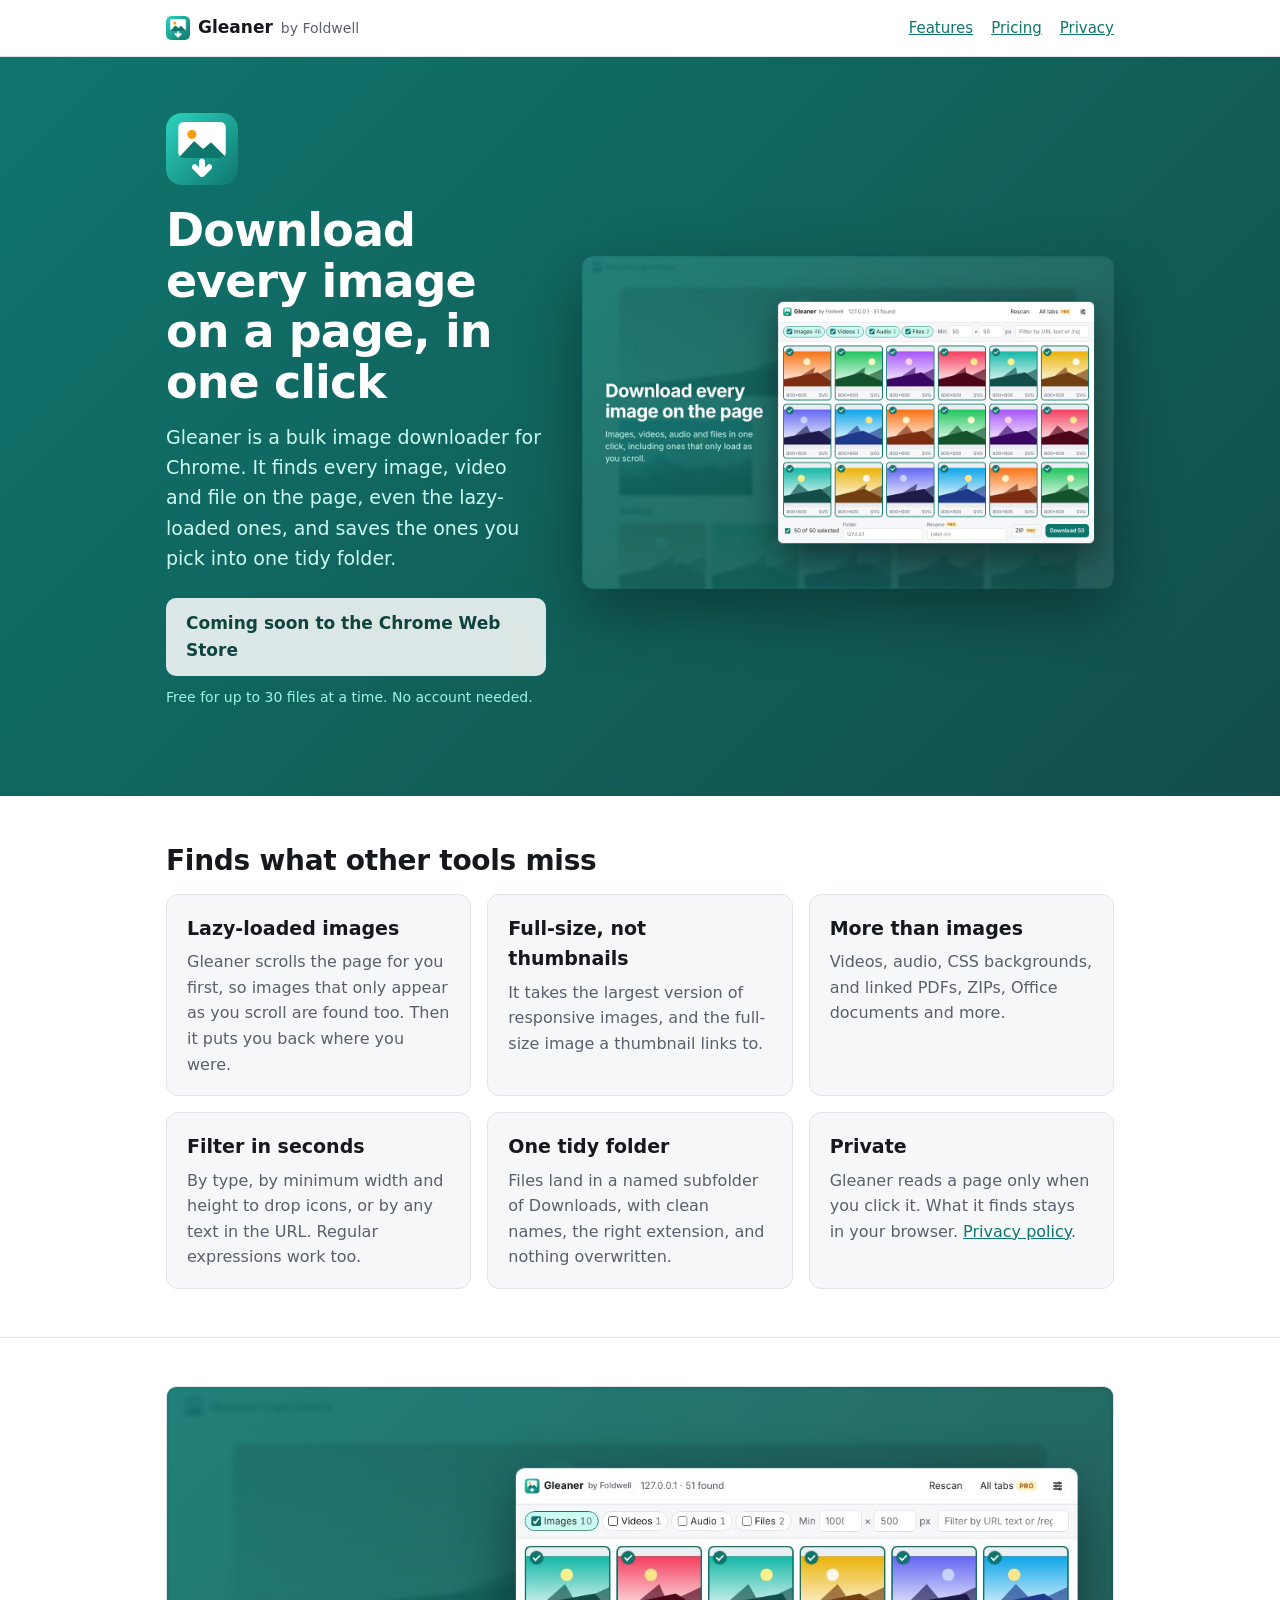
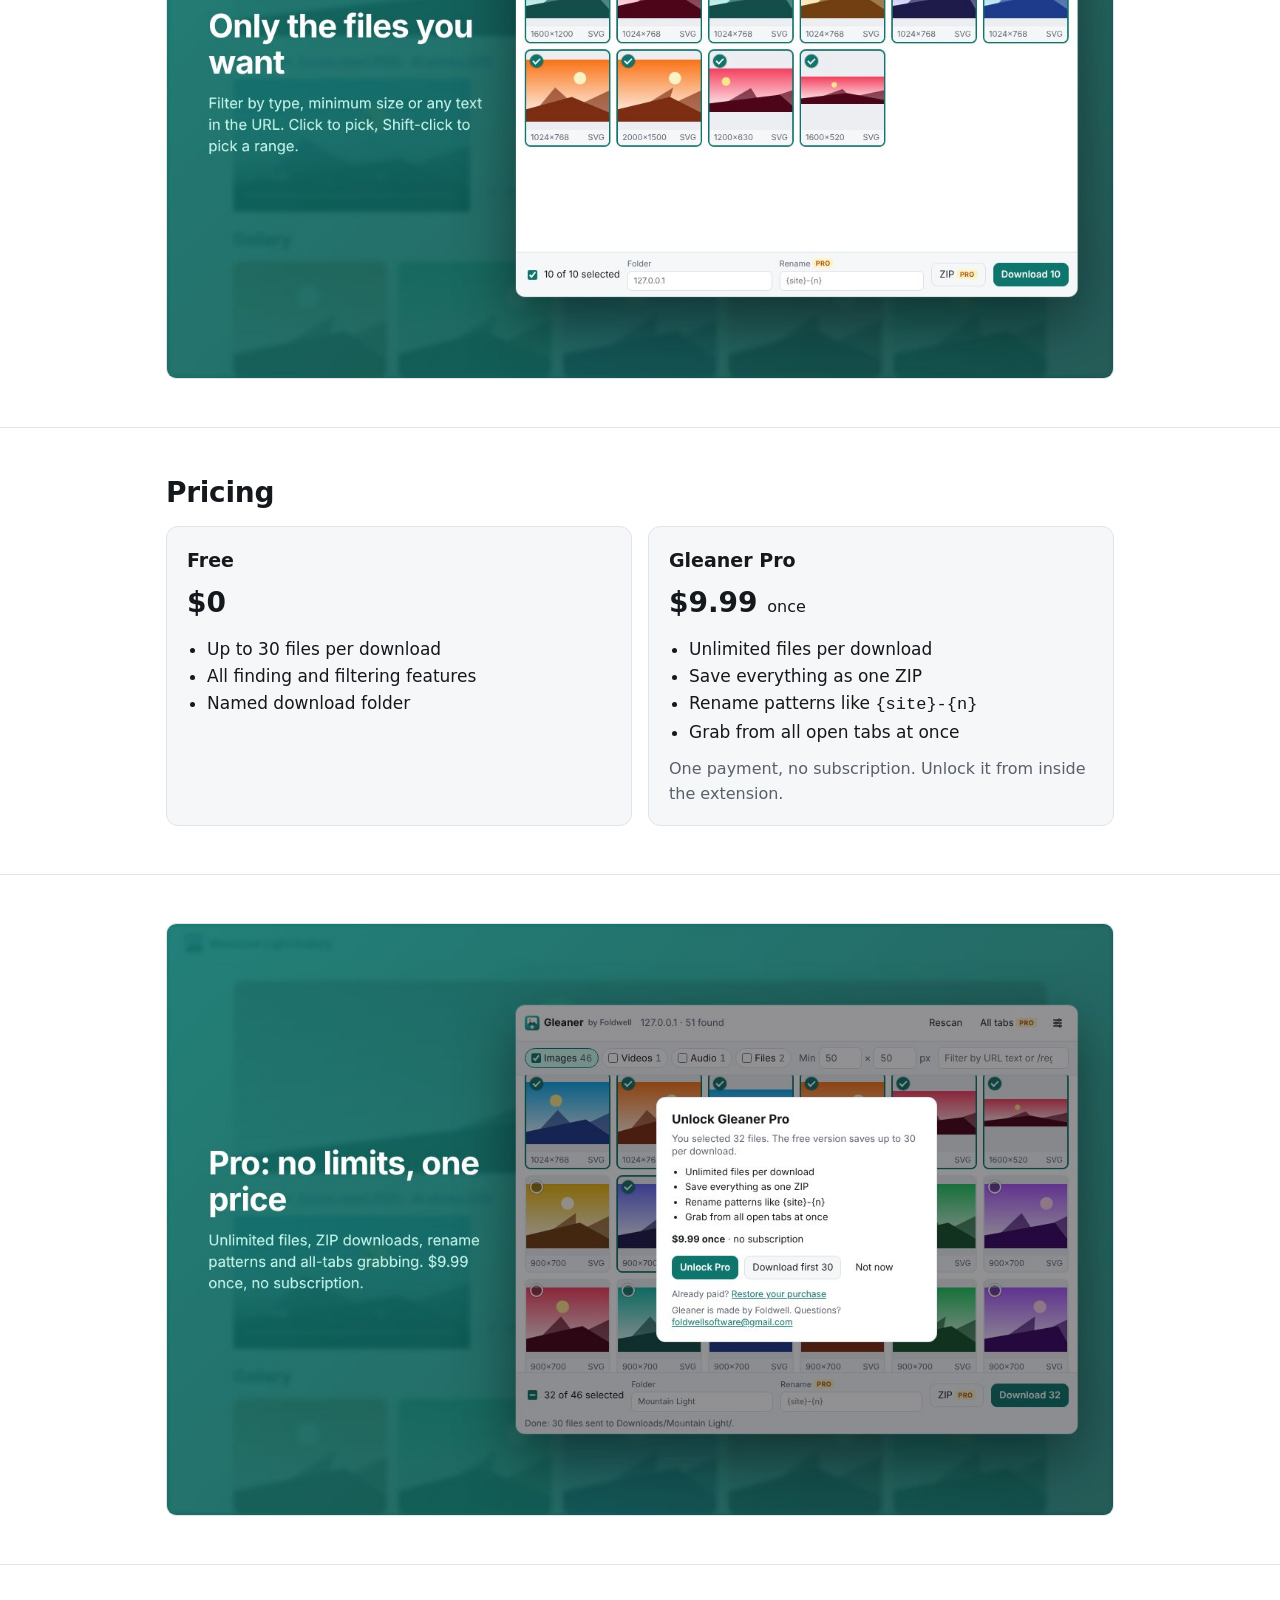
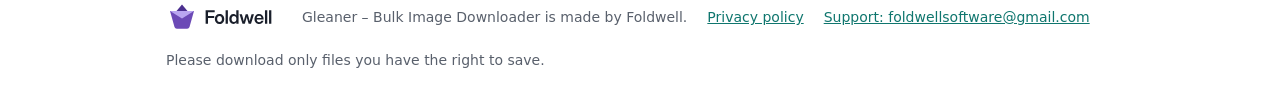
==== ext-bulk-downloader/index.html @ 4dd1e5a9 "Rename bulk-downloader to ext-bulk-downloader; add Foldwell branding - Product folder now matches th" ====
<!doctype html>
<html lang="en">
  <head>
    <meta charset="utf-8" />
    <meta name="viewport" content="width=device-width, initial-scale=1" />
    <title>Gleaner – Bulk Image Downloader for Chrome, by Foldwell</title>
    <meta name="description" content="Download every image, video and file on a web page in one click. Filter by type, size or URL. Free for up to 30 files at a time." />
    <link rel="icon" href="favicon.png" />
    <link rel="stylesheet" href="../assets/site.css" />
  </head>
  <body>
    <header class="site-header">
      <div class="wrap">
        <a class="logo" href="./"><img src="favicon.png" width="24" height="24" alt="" /> Gleaner <span class="by">by Foldwell</span></a>
        <nav><a href="#features">Features</a><a href="#pricing">Pricing</a><a href="privacy.html">Privacy</a></nav>
      </div>
    </header>

    <div class="hero">
      <div class="wrap">
        <div>
          <img src="icon-128.png" width="72" height="72" alt="Gleaner icon" />
          <h1>Download every image on a page, in one click</h1>
          <p>Gleaner is a bulk image downloader for Chrome. It finds every image, video and file on the page, even the lazy-loaded ones, and saves the ones you pick into one tidy folder.</p>
          <!-- After the Chrome Web Store approves the extension, replace this span with:
               <a class="button" href="STORE_URL">Add to Chrome – it's free</a> -->
          <span class="button disabled">Coming soon to the Chrome Web Store</span>
          <p class="note">Free for up to 30 files at a time. No account needed.</p>
        </div>
        <img class="shot" src="screenshot-1.jpg" width="1280" height="800" alt="The Gleaner popup listing all images found on a gallery page" />
      </div>
    </div>

    <main>
      <section id="features">
        <div class="wrap">
          <h2>Finds what other tools miss</h2>
          <div class="features">
            <div class="card">
              <h3>Lazy-loaded images</h3>
              <p>Gleaner scrolls the page for you first, so images that only appear as you scroll are found too. Then it puts you back where you were.</p>
            </div>
            <div class="card">
              <h3>Full-size, not thumbnails</h3>
              <p>It takes the largest version of responsive images, and the full-size image a thumbnail links to.</p>
            </div>
            <div class="card">
              <h3>More than images</h3>
              <p>Videos, audio, CSS backgrounds, and linked PDFs, ZIPs, Office documents and more.</p>
            </div>
            <div class="card">
              <h3>Filter in seconds</h3>
              <p>By type, by minimum width and height to drop icons, or by any text in the URL. Regular expressions work too.</p>
            </div>
            <div class="card">
              <h3>One tidy folder</h3>
              <p>Files land in a named subfolder of Downloads, with clean names, the right extension, and nothing overwritten.</p>
            </div>
            <div class="card">
              <h3>Private</h3>
              <p>Gleaner reads a page only when you click it. What it finds stays in your browser. <a href="privacy.html">Privacy policy</a>.</p>
            </div>
          </div>
        </div>
      </section>

      <section>
        <div class="wrap gallery">
          <img src="screenshot-2.jpg" width="1280" height="800" alt="Filtering to images at least 1000 pixels wide" loading="lazy" />
        </div>
      </section>

      <section id="pricing">
        <div class="wrap">
          <h2>Pricing</h2>
          <div class="plans">
            <div class="card">
              <h3>Free</h3>
              <div class="price">$0</div>
              <ul>
                <li>Up to 30 files per download</li>
                <li>All finding and filtering features</li>
                <li>Named download folder</li>
              </ul>
            </div>
            <div class="card">
              <h3>Gleaner Pro</h3>
              <div class="price">$9.99 <small style="font-size: 16px; font-weight: 500">once</small></div>
              <ul>
                <li>Unlimited files per download</li>
                <li>Save everything as one ZIP</li>
                <li>Rename patterns like <code>{site}-{n}</code></li>
                <li>Grab from all open tabs at once</li>
              </ul>
              <p style="margin-top: 10px">One payment, no subscription. Unlock it from inside the extension.</p>
            </div>
          </div>
        </div>
      </section>

      <section>
        <div class="wrap gallery">
          <img src="screenshot-4.jpg" width="1280" height="800" alt="The Gleaner Pro upgrade dialog" loading="lazy" />
        </div>
      </section>
    </main>

    <footer class="site-footer">
      <div class="wrap">
        <a class="publisher" href="../">
          <picture>
            <source srcset="../assets/brand/foldwell-lockup-dark.svg" media="(prefers-color-scheme: dark)" />
            <img src="../assets/brand/foldwell-lockup.svg" alt="Foldwell" width="108" height="32" />
          </picture>
        </a>
        <span>Gleaner – Bulk Image Downloader is made by Foldwell.</span>
        <a href="privacy.html">Privacy policy</a>
        <a href="mailto:foldwellsoftware@gmail.com">Support: foldwellsoftware@gmail.com</a>
        <span>Please download only files you have the right to save.</span>
      </div>
    </footer>
  </body>
</html>
---- assets/site.css ----
:root {
  --bg: #ffffff;
  --panel: #f5f7f8;
  --text: #15181d;
  --muted: #59606c;
  --border: #e1e5ea;
  --accent: #0f766e;
  --accent-text: #ffffff;
  --hero-from: #0f766e;
  --hero-to: #134e4a;
  color-scheme: light dark;
}

@media (prefers-color-scheme: dark) {
  :root {
    --bg: #121418;
    --panel: #1b1e24;
    --text: #e8eaee;
    --muted: #9aa2b1;
    --border: #2c313b;
    --accent: #2dd4bf;
    --accent-text: #062a26;
    --hero-from: #0d4f49;
    --hero-to: #0b2f2c;
  }
}

* {
  box-sizing: border-box;
}

body {
  margin: 0;
  background: var(--bg);
  color: var(--text);
  font: 17px/1.6 system-ui, -apple-system, 'Segoe UI', Roboto, sans-serif;
}

a {
  color: var(--accent);
}

img {
  max-width: 100%;
  height: auto;
}

.wrap {
  max-width: 980px;
  margin: 0 auto;
  padding: 0 16px;
}

.narrow {
  max-width: 720px;
}

.site-header {
  border-bottom: 1px solid var(--border);
}

.site-header .wrap {
  display: flex;
  align-items: center;
  justify-content: space-between;
  gap: 16px;
  min-height: 56px;
}

.logo {
  display: flex;
  align-items: center;
  gap: 8px;
  font-weight: 700;
  color: var(--text);
  text-decoration: none;
}

.site-header nav {
  display: flex;
  gap: 18px;
  font-size: 15px;
}

.hero {
  background: linear-gradient(135deg, var(--hero-from), var(--hero-to));
  color: #fff;
  padding: 56px 0 64px;
}

.hero .wrap {
  display: grid;
  grid-template-columns: 1fr;
  gap: 36px;
  align-items: center;
}

@media (min-width: 860px) {
  .hero .wrap {
    grid-template-columns: 5fr 7fr;
  }
}

.hero h1 {
  font-size: clamp(32px, 5vw, 46px);
  line-height: 1.1;
  margin: 12px 0 14px;
  letter-spacing: -0.02em;
}

.hero p {
  color: #ccfbf1;
  margin: 0 0 24px;
  font-size: 19px;
}

.hero .shot {
  border-radius: 12px;
  box-shadow: 0 24px 60px rgba(0, 0, 0, 0.35);
  display: block;
}

.button {
  display: inline-block;
  padding: 12px 20px;
  border-radius: 10px;
  background: #fff;
  color: #0f3f3a;
  font-weight: 700;
  text-decoration: none;
}

.button.disabled {
  opacity: 0.85;
  cursor: default;
}

.hero .note {
  font-size: 14px;
  color: #99f6e4;
  margin-top: 10px;
}

section {
  padding: 48px 0;
}

section + section {
  border-top: 1px solid var(--border);
}

h2 {
  font-size: 28px;
  line-height: 1.2;
  margin: 0 0 16px;
  letter-spacing: -0.01em;
}

h3 {
  font-size: 19px;
  margin: 0 0 6px;
}

.features {
  display: grid;
  grid-template-columns: repeat(auto-fit, minmax(240px, 1fr));
  gap: 16px;
}

.card {
  background: var(--panel);
  border: 1px solid var(--border);
  border-radius: 12px;
  padding: 18px 20px;
}

.card p {
  margin: 0;
  color: var(--muted);
  font-size: 16px;
}

.plans {
  display: grid;
  grid-template-columns: repeat(auto-fit, minmax(260px, 1fr));
  gap: 16px;
}

.plans ul {
  margin: 10px 0 0;
  padding-left: 20px;
}

.price {
  font-size: 28px;
  font-weight: 800;
}

.gallery {
  display: grid;
  gap: 20px;
}

.gallery img {
  border-radius: 10px;
  border: 1px solid var(--border);
}

.doc h1 {
  font-size: clamp(28px, 4vw, 38px);
  line-height: 1.15;
  margin: 40px 0 6px;
}

.doc h2 {
  font-size: 22px;
  margin: 36px 0 10px;
}

.doc .meta {
  color: var(--muted);
  margin: 0 0 24px;
}

.doc table {
  width: 100%;
  border-collapse: collapse;
  font-size: 15px;
}

.doc th,
.doc td {
  text-align: left;
  vertical-align: top;
  padding: 10px 8px;
  border-bottom: 1px solid var(--border);
}

.table-scroll {
  overflow-x: auto;
}

.site-footer {
  border-top: 1px solid var(--border);
  padding: 28px 0 40px;
  color: var(--muted);
  font-size: 14px;
}

.site-footer .wrap {
  display: flex;
  flex-wrap: wrap;
  gap: 8px 20px;
}

.list {
  list-style: none;
  padding: 0;
  margin: 0;
  display: grid;
  gap: 12px;
}

.list a {
  display: flex;
  align-items: center;
  gap: 14px;
  text-decoration: none;
  color: var(--text);
}

.list strong {
  display: block;
}

.list span {
  color: var(--muted);
  font-size: 15px;
}

.logo .by {
  font-weight: 500;
  font-size: 14px;
  color: var(--muted);
}

.logo picture,
.logo img,
.publisher picture,
.publisher img {
  display: block;
}

.site-footer .wrap {
  align-items: center;
}

.publisher {
  padding: 8px 8px 8px 0;
}
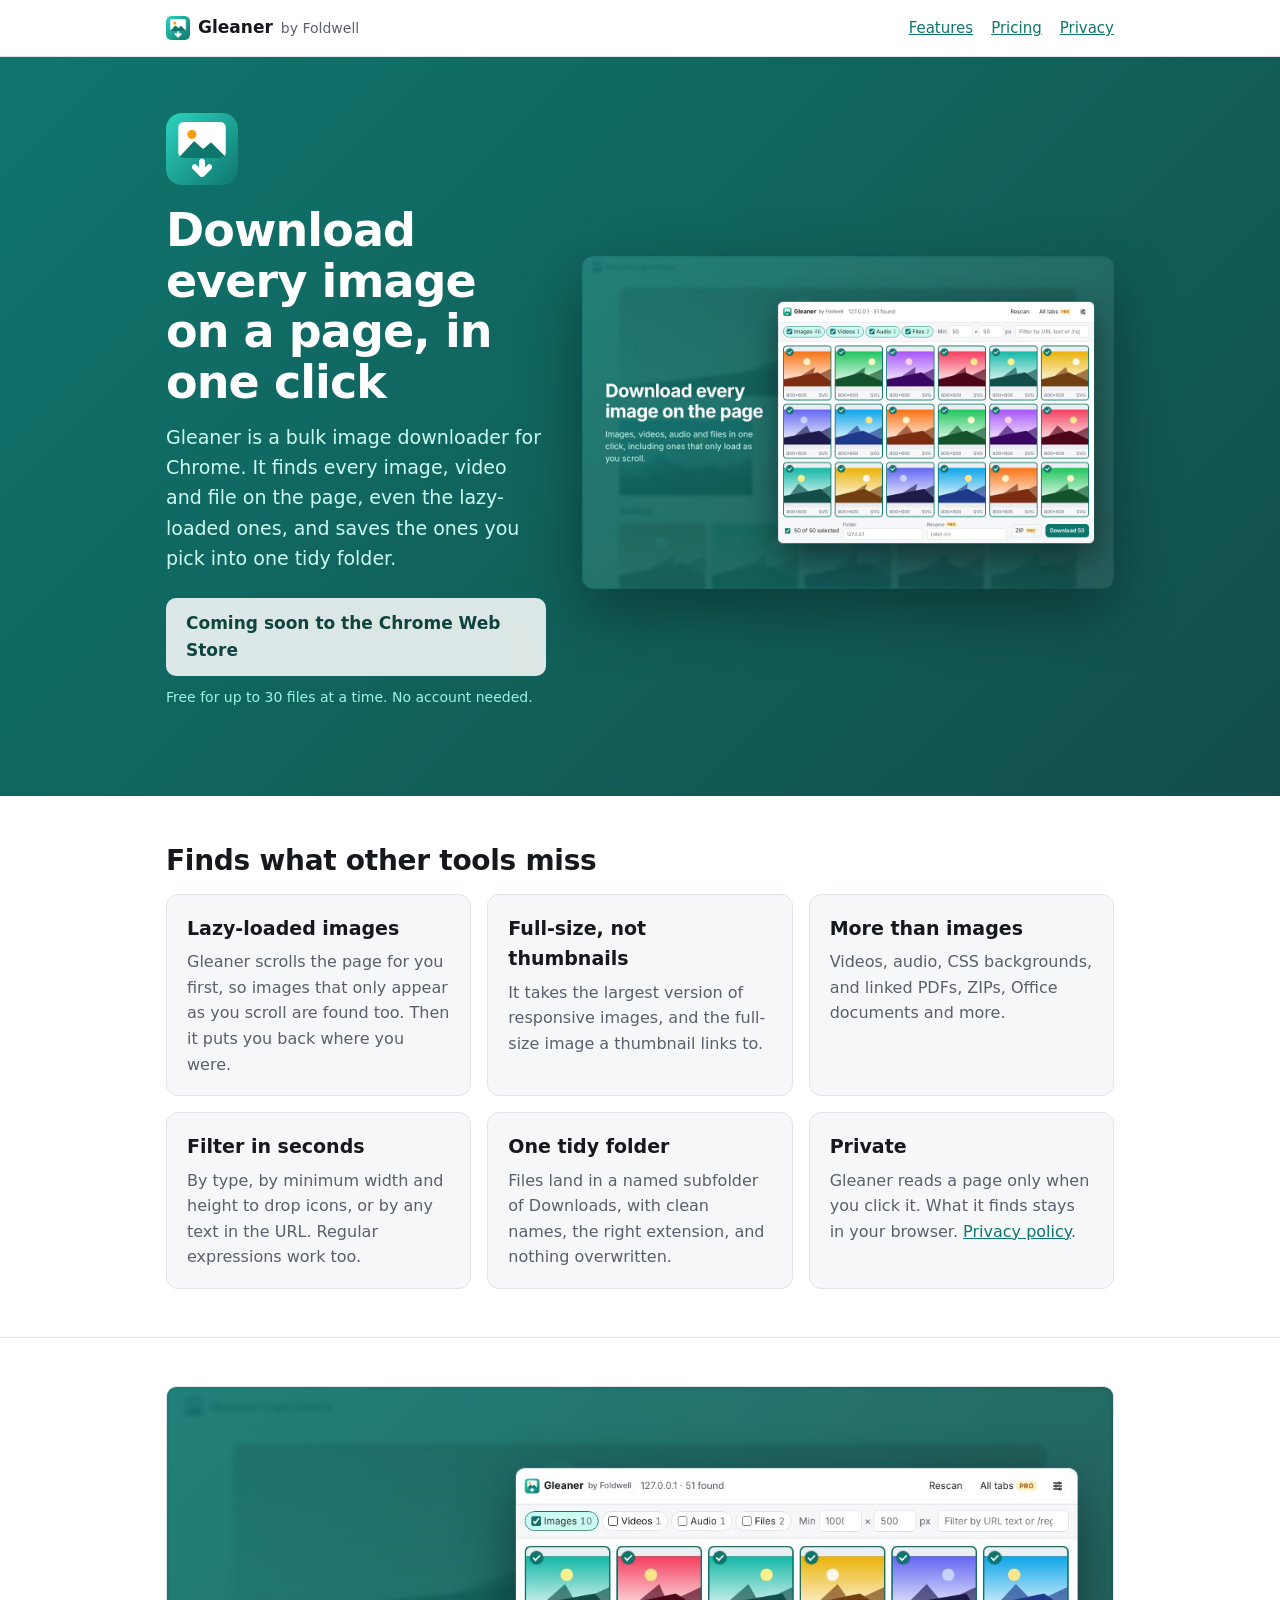
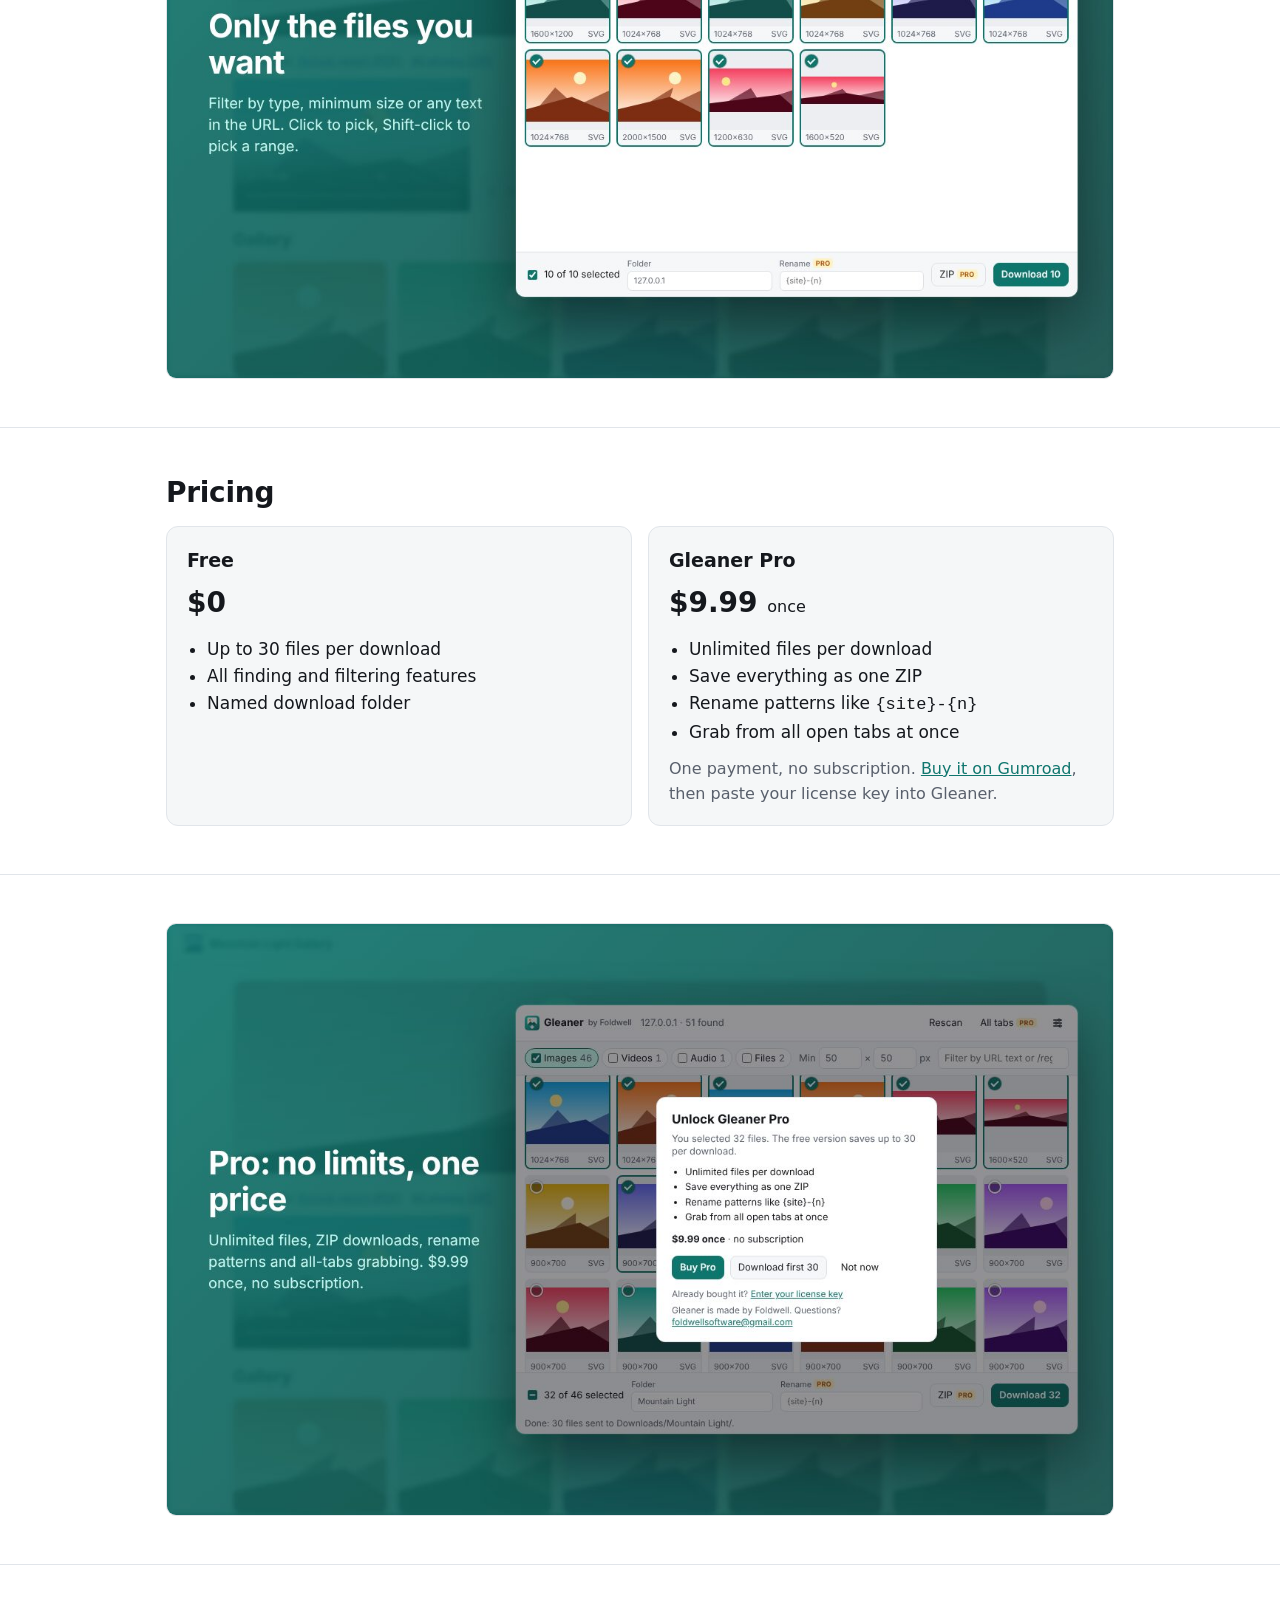
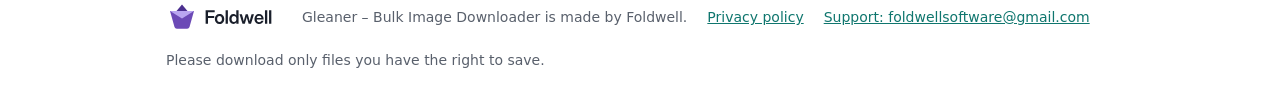
==== commit 76c2b768: "Gleaner: privacy policy and landing page for Gumroad license keys Pro is now sold on Gumroad; the ex" ====
--- a/ext-bulk-downloader/index.html
+++ b/ext-bulk-downloader/index.html
@@ -92,7 +92,7 @@
                 <li>Rename patterns like <code>{site}-{n}</code></li>
                 <li>Grab from all open tabs at once</li>
               </ul>
-              <p style="margin-top: 10px">One payment, no subscription. Unlock it from inside the extension.</p>
+              <p style="margin-top: 10px">One payment, no subscription. <a href="https://foldwell.gumroad.com/l/gleaner">Buy it on Gumroad</a>, then paste your license key into Gleaner.</p>
             </div>
           </div>
         </div>
